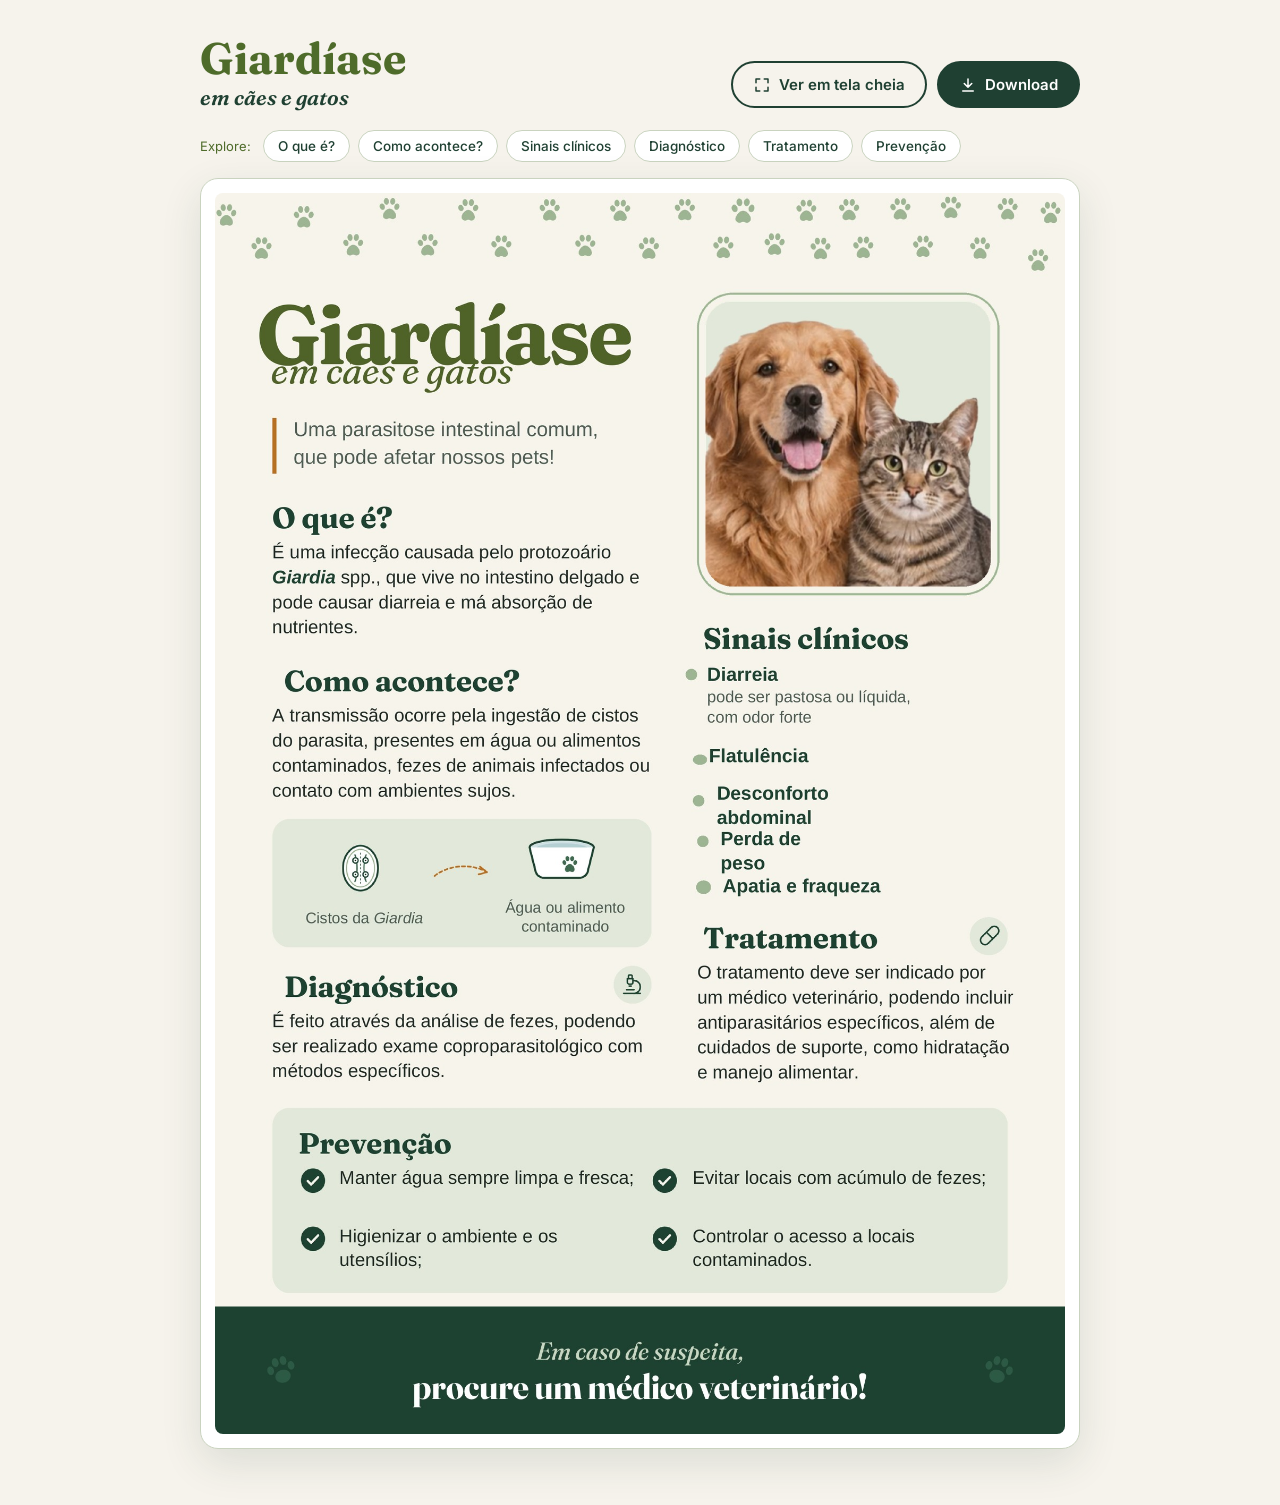
==== index.html @ afb6b7d4 "first commit" ====
<!DOCTYPE html>
<html lang="pt-BR">
<head>
  <meta charset="utf-8">
  <meta name="viewport" content="width=device-width, initial-scale=1">
  <title>Giardíase em cães e gatos</title>
  <meta name="description" content="Folheto informativo sobre giardíase em cães e gatos: o que é, transmissão, diagnóstico, sinais clínicos, tratamento e prevenção.">
  <link rel="icon" href="data:image/svg+xml,<svg xmlns='http://www.w3.org/2000/svg' viewBox='0 0 100 100'><text y='.9em' font-size='90'>🐾</text></svg>">
  <link rel="preconnect" href="https://fonts.googleapis.com">
  <link rel="preconnect" href="https://fonts.gstatic.com" crossorigin>
  <link href="https://fonts.googleapis.com/css2?family=Fraunces:ital,opsz,wght@0,9..144,700;1,9..144,600&family=Inter:wght@400;500;600&display=swap" rel="stylesheet">
  <link rel="stylesheet" href="style.css">
</head>
<body>

  <header>
    <h1 class="reveal" style="--d:0"><span class="t">Giardíase</span><small>em cães e gatos</small></h1>

    <div class="actions reveal" style="--d:1">
      <button id="btnFull" class="btn btn-outline" type="button">
        <svg viewBox="0 0 24 24" fill="none" stroke="currentColor" stroke-width="2" stroke-linecap="round" stroke-linejoin="round"><path d="M4 9V4h5M20 9V4h-5M4 15v5h5M20 15v5h-5"/></svg>
        Ver em tela cheia
      </button>
      <a class="btn btn-solid" href="giardiase-caes-e-gatos.pdf" download>
        <svg viewBox="0 0 24 24" fill="none" stroke="currentColor" stroke-width="2" stroke-linecap="round" stroke-linejoin="round"><path d="M12 4v11M7 10l5 5 5-5M5 20h14"/></svg>
        Download
      </a>
    </div>
  </header>

  <nav class="chips reveal" style="--d:2" aria-label="Seções do folheto">
    <span class="hint">Explore:</span>
    <button class="chip" data-target="sec-oque">O que é?</button>
    <button class="chip" data-target="sec-como">Como acontece?</button>
    <button class="chip" data-target="sec-sinais">Sinais clínicos</button>
    <button class="chip" data-target="sec-diag">Diagnóstico</button>
    <button class="chip" data-target="sec-trat">Tratamento</button>
    <button class="chip" data-target="sec-prev">Prevenção</button>
  </nav>

  <main>
    <div class="viewer reveal" style="--d:3" id="viewer">
      <div class="fs-bar">
        <button id="btnFit" type="button">Ajustar à tela</button>
        <button id="btnExit" type="button">Sair da tela cheia ✕</button>
      </div>

      <div class="sheet" id="sheet">
        <img src="folheto.jpg" width="1600" height="2336"
             alt="Folheto informativo sobre giardíase em cães e gatos: o que é, como acontece, diagnóstico, sinais clínicos, tratamento e prevenção.">

        <!-- Áreas de destaque (coordenadas em pixels da imagem 1600×2336) -->
        <div class="hot label-below" id="sec-titulo" data-label="Giardíase em cães e gatos" tabindex="0" style="--x:70;--y:190;--w:760;--h:345"></div>
        <div class="hot" id="sec-oque"   data-label="O que é?"        tabindex="0" style="--x:95;--y:572;--w:740;--h:275"></div>
        <div class="hot" id="sec-como"   data-label="Como acontece?"  tabindex="0" style="--x:95;--y:875;--w:740;--h:555"></div>
        <div class="hot" id="sec-diag"   data-label="Diagnóstico"     tabindex="0" style="--x:95;--y:1445;--w:740;--h:240"></div>
        <div class="hot label-below" id="sec-foto" data-label="Cães e gatos podem ser afetados" tabindex="0" style="--x:900;--y:180;--w:585;--h:585"></div>
        <div class="hot" id="sec-sinais" data-label="Sinais clínicos" tabindex="0" style="--x:875;--y:800;--w:630;--h:535"></div>
        <div class="hot" id="sec-trat"   data-label="Tratamento"      tabindex="0" style="--x:895;--y:1355;--w:615;--h:330"></div>
        <div class="hot" id="sec-prev"   data-label="Prevenção"       tabindex="0" style="--x:105;--y:1718;--w:1392;--h:358"></div>
        <div class="hot" id="sec-rodape" data-label="Importante!"     tabindex="0" style="--x:0;--y:2096;--w:1600;--h:240"></div>
      </div>
    </div>
  </main>

  <script>
    const reduceMotion = matchMedia('(prefers-reduced-motion: reduce)').matches;
    const viewer = document.getElementById('viewer');
    const hots = [...document.querySelectorAll('.hot')];
    const chips = [...document.querySelectorAll('.chip')];

    /* ---------- Destaque das seções ---------- */
    function setActive(id) {
      hots.forEach(h => h.classList.toggle('active', h.id === id));
      chips.forEach(c => c.classList.toggle('active', c.dataset.target === id));
    }

    chips.forEach(chip => {
      chip.addEventListener('mouseenter', () => setActive(chip.dataset.target));
      chip.addEventListener('mouseleave', () => setActive(null));
      chip.addEventListener('click', () => {
        const target = document.getElementById(chip.dataset.target);
        setActive(chip.dataset.target);
        target.scrollIntoView({ behavior: reduceMotion ? 'auto' : 'smooth', block: 'center' });
        target.classList.remove('pulse');
        void target.offsetWidth;            // reinicia a animação
        target.classList.add('pulse');
        setTimeout(() => setActive(null), 2200);
      });
    });

    hots.forEach(h => {
      h.addEventListener('mouseenter', () => chips.forEach(c => c.classList.toggle('active', c.dataset.target === h.id)));
      h.addEventListener('mouseleave', () => chips.forEach(c => c.classList.remove('active')));
      // toque no celular: liga/desliga o destaque
      h.addEventListener('click', () => setActive(h.classList.contains('active') ? null : h.id));
    });
    document.addEventListener('click', e => { if (!e.target.closest('.hot, .chip')) setActive(null); });

    /* ---------- Tela cheia ---------- */
    function enterFull() {
      viewer.classList.add('full');
      document.body.style.overflow = 'hidden';
      try {
        const p = viewer.requestFullscreen && viewer.requestFullscreen();
        if (p && p.catch) p.catch(() => {});
      } catch (e) {}
    }
    function exitFull() {
      viewer.classList.remove('full', 'fit');
      document.body.style.overflow = '';
      document.getElementById('btnFit').textContent = 'Ajustar à tela';
      try { if (document.fullscreenElement) document.exitFullscreen().catch(() => {}); } catch (e) {}
    }
    document.getElementById('btnFull').addEventListener('click', enterFull);
    document.getElementById('btnExit').addEventListener('click', exitFull);
    document.getElementById('btnFit').addEventListener('click', e => {
      const fit = viewer.classList.toggle('fit');
      e.currentTarget.textContent = fit ? 'Largura total' : 'Ajustar à tela';
    });
    document.addEventListener('fullscreenchange', () => { if (!document.fullscreenElement) exitFull(); });
    document.addEventListener('keydown', e => { if (e.key === 'Escape' && viewer.classList.contains('full')) exitFull(); });

    /* ---------- Ondinha nos botões ---------- */
    document.querySelectorAll('.btn').forEach(btn => {
      btn.addEventListener('click', e => {
        const r = btn.getBoundingClientRect();
        const size = Math.max(r.width, r.height);
        const s = document.createElement('span');
        s.className = 'ripple';
        s.style.width = s.style.height = size + 'px';
        s.style.left = (e.clientX - r.left - size / 2) + 'px';
        s.style.top = (e.clientY - r.top - size / 2) + 'px';
        btn.appendChild(s);
        setTimeout(() => s.remove(), 650);
      });
    });

    /* ---------- Rastro de patinhas seguindo o mouse ---------- */
    if (!reduceMotion && matchMedia('(pointer: fine)').matches) {
      const pawSVG = '<svg viewBox="0 0 24 24" fill="currentColor"><ellipse cx="12" cy="16" rx="5" ry="4.2"/><ellipse cx="5.2" cy="10.5" rx="2.2" ry="2.8"/><ellipse cx="9.4" cy="6.2" rx="2.2" ry="2.9"/><ellipse cx="14.6" cy="6.2" rx="2.2" ry="2.9"/><ellipse cx="18.8" cy="10.5" rx="2.2" ry="2.8"/></svg>';
      let lastX = null, lastY = null, side = 1;
      const STEP = 46;

      document.addEventListener('mousemove', e => {
        if (lastX === null) { lastX = e.clientX; lastY = e.clientY; return; }
        const dx = e.clientX - lastX, dy = e.clientY - lastY;
        const dist = Math.hypot(dx, dy);
        if (dist < STEP) return;

        const angle = Math.atan2(dy, dx);
        // alterna esquerda/direita como pegadas de verdade
        const off = 7 * side; side *= -1;
        const px = e.clientX + Math.cos(angle + Math.PI / 2) * off;
        const py = e.clientY + Math.sin(angle + Math.PI / 2) * off;

        const paw = document.createElement('span');
        paw.className = 'paw' + (viewer.classList.contains('full') ? ' on-dark' : '');
        paw.innerHTML = pawSVG;
        paw.style.left = px + 'px';
        paw.style.top = py + 'px';
        paw.style.transform = `rotate(${angle * 180 / Math.PI + 90}deg)`;
        (document.fullscreenElement || document.body).appendChild(paw);
        setTimeout(() => paw.remove(), 1150);

        lastX = e.clientX; lastY = e.clientY;
      });
    }
  </script>
</body>
</html>
---- style.css ----
/* ===== Giardíase em cães e gatos — estilos ===== */
:root {
  --bg: #f6f3ec;
  --ink: #1f4032;
  --green: #4e6b2a;
  --sage: #9db88f;
  --soft: #e3e8dc;
  --line: #c9d3bf;
  --accent: #c0732a;
  --dim: rgba(18, 34, 27, .38);
  --img-w: 1600;
  --img-h: 2336;
}

* { box-sizing: border-box; }
html { scroll-behavior: smooth; }
body {
  margin: 0;
  min-height: 100vh;
  background: var(--bg);
  color: var(--ink);
  font-family: Inter, system-ui, sans-serif;
  overflow-x: hidden;
}

/* ---------- Cabeçalho ---------- */
header {
  max-width: 920px;
  margin: 0 auto;
  padding: 36px 20px 8px;
  display: flex;
  flex-wrap: wrap;
  gap: 18px;
  align-items: flex-end;
  justify-content: space-between;
}

h1 {
  font-family: Fraunces, Georgia, serif;
  font-weight: 700;
  font-size: clamp(30px, 5.5vw, 44px);
  line-height: 1.02;
  margin: 0;
  color: var(--green);
  cursor: default;
}
h1 .t {
  background: linear-gradient(currentColor, currentColor) 0 100% / 0 3px no-repeat;
  transition: background-size .45s ease;
  padding-bottom: 2px;
}
h1:hover .t { background-size: 100% 3px; }
h1 small {
  display: block;
  margin-top: 6px;
  font-size: .48em;
  font-style: italic;
  font-weight: 600;
  color: var(--ink);
}

/* ---------- Botões ---------- */
.actions { display: flex; flex-wrap: wrap; gap: 10px; }

.btn {
  position: relative;
  overflow: hidden;
  display: inline-flex;
  align-items: center;
  gap: 8px;
  padding: 12px 20px;
  border: 2px solid var(--ink);
  border-radius: 999px;
  font: 600 15px Inter, sans-serif;
  text-decoration: none;
  cursor: pointer;
  transition: transform .15s ease, box-shadow .2s ease, background .2s ease;
}
.btn svg { width: 18px; height: 18px; transition: transform .25s ease; }
.btn:hover { transform: translateY(-2px); box-shadow: 0 8px 18px rgba(31, 64, 50, .22); }
.btn:active { transform: translateY(0) scale(.97); }

/* brilho que atravessa o botão */
.btn::before {
  content: "";
  position: absolute;
  top: 0; left: -75%;
  width: 50%; height: 100%;
  background: linear-gradient(100deg, transparent, rgba(255, 255, 255, .55), transparent);
  transform: skewX(-20deg);
  pointer-events: none;
}
.btn:hover::before { animation: shine .75s ease; }
@keyframes shine { to { left: 130%; } }

.btn-outline { background: transparent; color: var(--ink); }
.btn-outline:hover { background: var(--soft); }
.btn-outline:hover svg { transform: scale(1.18); }

.btn-solid { background: var(--ink); color: #fff; }
.btn-solid:hover { background: #2c5644; }
.btn-solid:hover svg { animation: bounce .6s ease infinite alternate; }
@keyframes bounce { to { transform: translateY(3px); } }

/* ondinha ao clicar */
.ripple {
  position: absolute;
  border-radius: 50%;
  transform: scale(0);
  background: rgba(255, 255, 255, .5);
  animation: ripple .6s ease-out forwards;
  pointer-events: none;
}
.btn-outline .ripple { background: rgba(31, 64, 50, .2); }
@keyframes ripple { to { transform: scale(3); opacity: 0; } }

/* ---------- Atalhos das seções ---------- */
.chips {
  max-width: 920px;
  margin: 14px auto 0;
  padding: 0 20px;
  display: flex;
  flex-wrap: wrap;
  gap: 8px;
  align-items: center;
}
.chips .hint { font-size: 13px; color: var(--green); margin-right: 4px; }
.chip {
  border: 1.5px solid var(--line);
  background: #fff;
  color: var(--ink);
  border-radius: 999px;
  padding: 7px 14px;
  font: 500 13.5px Inter, sans-serif;
  cursor: pointer;
  transition: background .2s, color .2s, border-color .2s, transform .15s;
}
.chip:hover, .chip.active {
  background: var(--ink);
  border-color: var(--ink);
  color: #fff;
  transform: translateY(-2px);
}

/* ---------- Folheto ---------- */
main { max-width: 920px; margin: 0 auto; padding: 16px 20px 56px; }

.viewer {
  background: #fff;
  border: 1px solid var(--line);
  border-radius: 18px;
  padding: 14px;
  box-shadow: 0 14px 40px rgba(31, 64, 50, .12);
}

.sheet {
  position: relative;
  overflow: hidden;
  border-radius: 8px;
  aspect-ratio: 1600 / 2336;
  width: 100%;
}
.sheet img { display: block; width: 100%; height: 100%; }

/* áreas de destaque sobre o folheto */
.hot {
  position: absolute;
  left:   calc(var(--x) * 100% / var(--img-w));
  top:    calc(var(--y) * 100% / var(--img-h));
  width:  calc(var(--w) * 100% / var(--img-w));
  height: calc(var(--h) * 100% / var(--img-h));
  border-radius: 16px;
  cursor: pointer;
  outline: none;
  box-shadow: 0 0 0 9999px rgba(18, 34, 27, 0);
  transition: box-shadow .4s ease;
  z-index: 1;
}
/* destaque: só escurece suavemente o resto do folheto */
.hot:hover, .hot.active, .hot:focus-visible {
  z-index: 3;
  box-shadow: 0 0 0 9999px var(--dim);
}

/* ---------- Tela cheia ---------- */
.fs-bar { display: none; }
.viewer.full {
  position: fixed;
  inset: 0;
  z-index: 50;
  border: none;
  border-radius: 0;
  padding: 0;
  background: #14231c;
  overflow: auto;
  display: flex;
  justify-content: center;
  align-items: flex-start;
}
.viewer.full .sheet { width: min(100%, 1100px); border-radius: 0; }
.viewer.full.fit { align-items: center; overflow: hidden; }
.viewer.full.fit .sheet { width: auto; height: 100vh; }
.viewer.full .fs-bar {
  display: flex;
  gap: 8px;
  position: fixed;
  top: 14px;
  right: 14px;
  z-index: 60;
}
.fs-bar button {
  border: none;
  border-radius: 999px;
  padding: 9px 14px;
  background: rgba(255, 255, 255, .95);
  color: var(--ink);
  font: 600 14px Inter, sans-serif;
  cursor: pointer;
  box-shadow: 0 4px 12px rgba(0, 0, 0, .3);
}
.fs-bar button:hover { background: #fff; }

/* ---------- Rastro de patinhas ---------- */
.paw {
  position: fixed;
  width: 18px;
  height: 18px;
  margin: -9px 0 0 -9px;
  pointer-events: none;
  z-index: 100;
  color: var(--sage);
  animation: paw-fade 1.1s ease-out forwards;
}
.viewer.full ~ .paw, .paw.on-dark { color: #cfe0c4; }
@keyframes paw-fade {
  0%   { opacity: 0; scale: .4; }
  15%  { opacity: .9; scale: 1; }
  100% { opacity: 0; scale: .9; }
}

/* ---------- Animações de entrada ---------- */
.reveal {
  opacity: 0;
  transform: translateY(18px);
  animation: reveal .7s cubic-bezier(.2, .7, .2, 1) forwards;
  animation-delay: calc(var(--d, 0) * 110ms);
}
@keyframes reveal { to { opacity: 1; transform: none; } }


@media (max-width: 560px) {
  header { padding-top: 24px; }
  .btn { flex: 1; justify-content: center; }
  .actions { width: 100%; }
  .viewer { padding: 8px; border-radius: 14px; }
}

@media (prefers-reduced-motion: reduce) {
  *, *::before, *::after { animation: none !important; transition: none !important; }
  .reveal { opacity: 1; transform: none; }
}
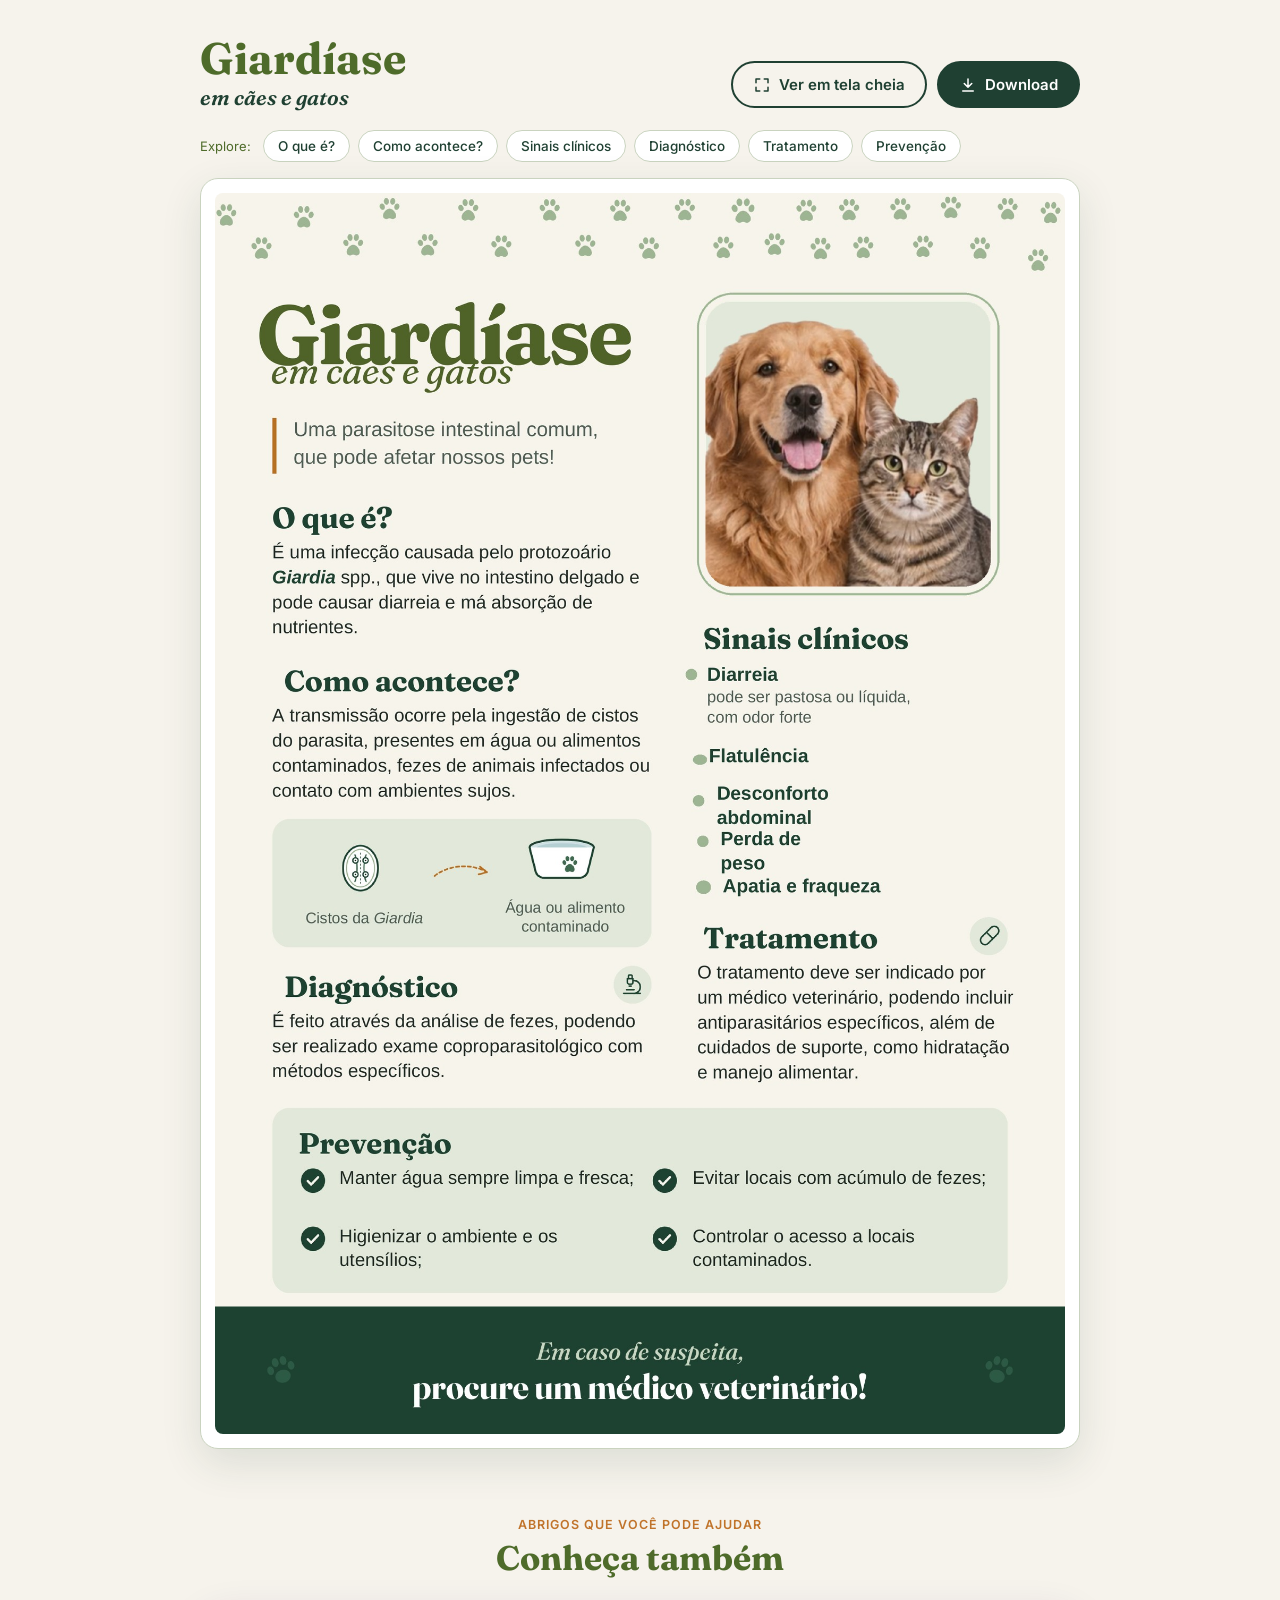
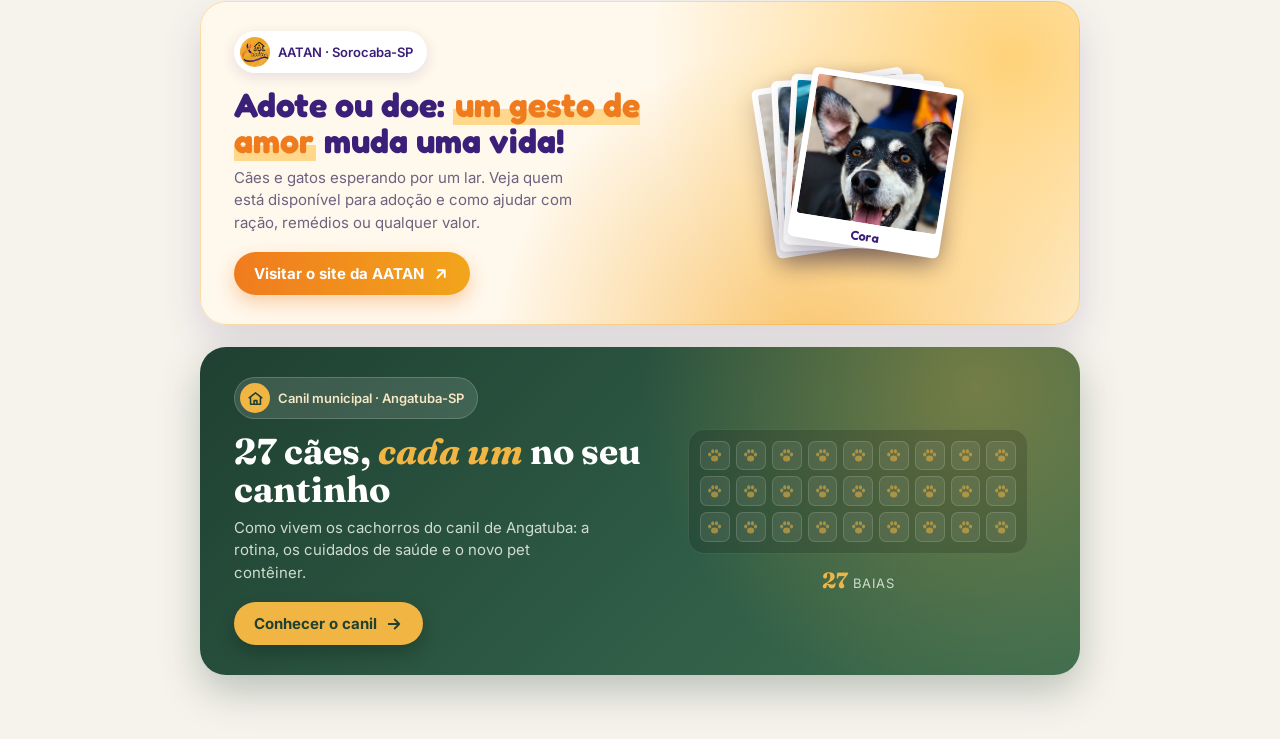
==== commit 5c985e70: "Banners da AATAN Sorocaba e do canil de Angatuba + página nova do canil de Angatuba" ====
--- a/index.html
+++ b/index.html
@@ -2,13 +2,16 @@
 <html lang="pt-BR">
 <head>
   <meta charset="utf-8">
-  <meta name="viewport" content="width=device-width, initial-scale=1">
+  <meta name="viewport" content="width=device-width, initial-scale=1, viewport-fit=cover">
+  <meta name="color-scheme" content="only light">
+  <meta name="theme-color" content="#f6f3ec">
   <title>Giardíase em cães e gatos</title>
   <meta name="description" content="Folheto informativo sobre giardíase em cães e gatos: o que é, transmissão, diagnóstico, sinais clínicos, tratamento e prevenção.">
   <link rel="icon" href="data:image/svg+xml,<svg xmlns='http://www.w3.org/2000/svg' viewBox='0 0 100 100'><text y='.9em' font-size='90'>🐾</text></svg>">
   <link rel="preconnect" href="https://fonts.googleapis.com">
   <link rel="preconnect" href="https://fonts.gstatic.com" crossorigin>
   <link href="https://fonts.googleapis.com/css2?family=Fraunces:ital,opsz,wght@0,9..144,700;1,9..144,600&family=Inter:wght@400;500;600&display=swap" rel="stylesheet">
+  <link href="https://fonts.googleapis.com/css2?family=Fredoka:wght@600;700&display=swap" rel="stylesheet">
   <link rel="stylesheet" href="style.css">
 </head>
 <body>
@@ -63,6 +66,53 @@
     </div>
   </main>
 
+  <!-- ===== Banners: abrigos parceiros (não mexem no folheto) ===== -->
+  <section class="parceiros" aria-labelledby="parc-tit">
+    <div class="parc-head" data-reveal>
+      <span class="parc-kicker">Abrigos que você pode ajudar</span>
+      <h2 id="parc-tit">Conheça também</h2>
+    </div>
+
+    <div class="banners">
+      <a class="banner b-aatan" data-reveal href="https://aatansorocaba.vercel.app/" target="_blank" rel="noopener">
+        <span class="b-glow" aria-hidden="true"></span>
+        <div class="b-text">
+          <span class="b-tag"><img src="img/aatan/logo.jpg" alt="" width="34" height="34"> AATAN · Sorocaba-SP</span>
+          <h3>Adote ou doe: <em>um gesto de amor</em> muda uma vida!</h3>
+          <p>Cães e gatos esperando por um lar. Veja quem está disponível para adoção e como ajudar com ração, remédios ou qualquer valor.</p>
+          <span class="b-cta">Visitar o site da AATAN
+            <svg viewBox="0 0 24 24" fill="none" stroke="currentColor" stroke-width="2.4" stroke-linecap="round" stroke-linejoin="round"><path d="M7 17 17 7M8 7h9v9"/></svg>
+          </span>
+        </div>
+        <div class="b-art polaroids" aria-hidden="true">
+          <figure style="--i:0"><img src="img/aatan/scott.jpg" alt="" loading="lazy"><figcaption>Scott</figcaption></figure>
+          <figure style="--i:1"><img src="img/aatan/sofia.jpg" alt="" loading="lazy"><figcaption>Sofia</figcaption></figure>
+          <figure style="--i:2"><img src="img/aatan/chokito.jpg" alt="" loading="lazy"><figcaption>Chokito</figcaption></figure>
+          <figure style="--i:3"><img src="img/aatan/cora.jpg" alt="" loading="lazy"><figcaption>Cora</figcaption></figure>
+          <img class="pol-logo" src="img/aatan/logo.jpg" alt="" width="70" height="70">
+        </div>
+      </a>
+
+      <a class="banner b-ang" data-reveal href="angatuba.html">
+        <span class="b-glow" aria-hidden="true"></span>
+        <div class="b-text">
+          <span class="b-tag"><span class="b-ico">
+            <svg viewBox="0 0 24 24" fill="none" stroke="currentColor" stroke-width="2.2" stroke-linecap="round" stroke-linejoin="round"><path d="M3 11 12 4l9 7M5 10v10h14V10M10 20v-5h4v5"/></svg>
+          </span> Canil municipal · Angatuba-SP</span>
+          <h3>27 cães, <em>cada um</em> no seu cantinho</h3>
+          <p>Como vivem os cachorros do canil de Angatuba: a rotina, os cuidados de saúde e o novo pet contêiner.</p>
+          <span class="b-cta">Conhecer o canil
+            <svg viewBox="0 0 24 24" fill="none" stroke="currentColor" stroke-width="2.4" stroke-linecap="round" stroke-linejoin="round"><path d="M5 12h14M13 6l6 6-6 6"/></svg>
+          </span>
+        </div>
+        <div class="b-art kennels" aria-hidden="true">
+          <div class="k-grid" id="kGrid"></div>
+          <span class="k-count"><b>27</b> baias</span>
+        </div>
+      </a>
+    </div>
+  </section>
+
   <script>
     const reduceMotion = matchMedia('(prefers-reduced-motion: reduce)').matches;
     const viewer = document.getElementById('viewer');
@@ -76,8 +126,8 @@
     }
 
     chips.forEach(chip => {
-      chip.addEventListener('mouseenter', () => setActive(chip.dataset.target));
-      chip.addEventListener('mouseleave', () => setActive(null));
+      chip.addEventListener('pointerenter', e => { if (e.pointerType === 'mouse') setActive(chip.dataset.target); });
+      chip.addEventListener('pointerleave', e => { if (e.pointerType === 'mouse') setActive(null); });
       chip.addEventListener('click', () => {
         const target = document.getElementById(chip.dataset.target);
         setActive(chip.dataset.target);
@@ -90,16 +140,29 @@
     });
 
     hots.forEach(h => {
-      h.addEventListener('mouseenter', () => chips.forEach(c => c.classList.toggle('active', c.dataset.target === h.id)));
-      h.addEventListener('mouseleave', () => chips.forEach(c => c.classList.remove('active')));
+      h.addEventListener('pointerenter', e => { if (e.pointerType === 'mouse') chips.forEach(c => c.classList.toggle('active', c.dataset.target === h.id)); });
+      h.addEventListener('pointerleave', e => { if (e.pointerType === 'mouse') chips.forEach(c => c.classList.remove('active')); });
       // toque no celular: liga/desliga o destaque
       h.addEventListener('click', () => setActive(h.classList.contains('active') ? null : h.id));
     });
     document.addEventListener('click', e => { if (!e.target.closest('.hot, .chip')) setActive(null); });
+
+    /* ---------- Efeitos de "hover" também no toque (celular) ---------- */
+    document.querySelectorAll('.btn, .chip, h1').forEach(el => {
+      let t;
+      el.addEventListener('pointerdown', e => {
+        if (e.pointerType === 'mouse') return;
+        el.classList.remove('hov'); void el.offsetWidth;
+        el.classList.add('hov');
+        clearTimeout(t);
+        t = setTimeout(() => el.classList.remove('hov'), el.tagName === 'H1' ? 1400 : 800);
+      });
+    });
 
     /* ---------- Tela cheia ---------- */
     function enterFull() {
       viewer.classList.add('full');
+      viewer.scrollTop = 0;
       document.body.style.overflow = 'hidden';
       try {
         const p = viewer.requestFullscreen && viewer.requestFullscreen();
@@ -136,36 +199,103 @@
       });
     });
 
-    /* ---------- Rastro de patinhas seguindo o mouse ---------- */
-    if (!reduceMotion && matchMedia('(pointer: fine)').matches) {
-      const pawSVG = '<svg viewBox="0 0 24 24" fill="currentColor"><ellipse cx="12" cy="16" rx="5" ry="4.2"/><ellipse cx="5.2" cy="10.5" rx="2.2" ry="2.8"/><ellipse cx="9.4" cy="6.2" rx="2.2" ry="2.9"/><ellipse cx="14.6" cy="6.2" rx="2.2" ry="2.9"/><ellipse cx="18.8" cy="10.5" rx="2.2" ry="2.8"/></svg>';
-      let lastX = null, lastY = null, side = 1;
-      const STEP = 46;
-
-      document.addEventListener('mousemove', e => {
-        if (lastX === null) { lastX = e.clientX; lastY = e.clientY; return; }
-        const dx = e.clientX - lastX, dy = e.clientY - lastY;
-        const dist = Math.hypot(dx, dy);
-        if (dist < STEP) return;
-
-        const angle = Math.atan2(dy, dx);
-        // alterna esquerda/direita como pegadas de verdade
-        const off = 7 * side; side *= -1;
-        const px = e.clientX + Math.cos(angle + Math.PI / 2) * off;
-        const py = e.clientY + Math.sin(angle + Math.PI / 2) * off;
-
-        const paw = document.createElement('span');
-        paw.className = 'paw' + (viewer.classList.contains('full') ? ' on-dark' : '');
-        paw.innerHTML = pawSVG;
-        paw.style.left = px + 'px';
-        paw.style.top = py + 'px';
-        paw.style.transform = `rotate(${angle * 180 / Math.PI + 90}deg)`;
-        (document.fullscreenElement || document.body).appendChild(paw);
-        setTimeout(() => paw.remove(), 1150);
-
-        lastX = e.clientX; lastY = e.clientY;
-      });
-    }
+    /* ---------- Rastro de patinhas (mouse no PC, dedo no celular) ---------- */
+    const pawSVG = '<svg viewBox="0 0 24 24" fill="currentColor"><ellipse cx="12" cy="16" rx="5" ry="4.2"/><ellipse cx="5.2" cy="10.5" rx="2.2" ry="2.8"/><ellipse cx="9.4" cy="6.2" rx="2.2" ry="2.9"/><ellipse cx="14.6" cy="6.2" rx="2.2" ry="2.9"/><ellipse cx="18.8" cy="10.5" rx="2.2" ry="2.8"/></svg>';
+    let lastX = null, lastY = null, side = 1;
+
+    function dropPaw(x, y, angle, touch) {
+      const off = (touch ? 9 : 7) * side; side *= -1;   // alterna esquerda/direita como pegadas de verdade
+      const paw = document.createElement('span');
+      paw.className = 'paw' + (touch ? ' touch' : '') + (viewer.classList.contains('full') ? ' on-dark' : '');
+      paw.innerHTML = pawSVG;
+      paw.style.left = (x + Math.cos(angle + Math.PI / 2) * off) + 'px';
+      paw.style.top  = (y + Math.sin(angle + Math.PI / 2) * off) + 'px';
+      paw.style.transform = `rotate(${angle * 180 / Math.PI + 90}deg)`;
+      (document.fullscreenElement || document.body).appendChild(paw);
+      setTimeout(() => paw.remove(), 1150);
+    }
+
+    function trail(x, y, step, touch) {
+      if (lastX === null) { lastX = x; lastY = y; return; }
+      const dx = x - lastX, dy = y - lastY;
+      if (Math.hypot(dx, dy) < step) return;
+      dropPaw(x, y, Math.atan2(dy, dx), touch);
+      lastX = x; lastY = y;
+    }
+
+    // PC: segue o mouse
+    document.addEventListener('mousemove', e => {
+      if (e.sourceCapabilities && e.sourceCapabilities.firesTouchEvents) return; // ignora mouse "simulado" pelo toque
+      trail(e.clientX, e.clientY, 46, false);
+    });
+
+    // Celular: segue o dedo (inclusive enquanto rola a página)
+    document.addEventListener('touchstart', e => {
+      const t = e.touches[0];
+      lastX = t.clientX; lastY = t.clientY;
+      dropPaw(t.clientX, t.clientY, -Math.PI / 2, true);   // pegadinha no ponto do toque
+    }, { passive: true });
+    document.addEventListener('touchmove', e => {
+      const t = e.touches[0];
+      trail(t.clientX, t.clientY, 34, true);
+    }, { passive: true });
+    document.addEventListener('touchend', () => { lastX = lastY = null; }, { passive: true });
+
+    /* ---------- Banners dos abrigos ---------- */
+    // 27 baias em miniatura no banner de Angatuba
+    const kGrid = document.getElementById('kGrid');
+    for (let i = 0; i < 27; i++) {
+      const c = document.createElement('span');
+      c.className = 'k-cell';
+      c.style.setProperty('--i', i);
+      c.innerHTML = pawSVG;
+      kGrid.appendChild(c);
+    }
+
+    // aparecem ao rolar até eles
+    const io = new IntersectionObserver(entries => entries.forEach(en => {
+      if (!en.isIntersecting) return;
+      const el = en.target;
+      el.classList.add('in');
+      io.unobserve(el);
+      // celular (sem mouse): o banner "brinca" sozinho quando aparece na tela
+      if (el.classList.contains('banner') && !matchMedia('(hover: hover)').matches) {
+        setTimeout(() => el.classList.add('hov'), 500);
+        setTimeout(() => el.classList.remove('hov'), 2600);
+      }
+    }), { threshold: .35 });
+    document.querySelectorAll('[data-reveal]').forEach(el => io.observe(el));
+
+    // inclinação 3D + brilho que segue o mouse
+    document.querySelectorAll('.banner').forEach(b => {
+      b.addEventListener('pointermove', e => {
+        if (e.pointerType !== 'mouse') return;
+        const r = b.getBoundingClientRect();
+        const px = (e.clientX - r.left) / r.width, py = (e.clientY - r.top) / r.height;
+        b.style.setProperty('--mx', (px * 100) + '%');
+        b.style.setProperty('--my', (py * 100) + '%');
+        if (!reduceMotion) {
+          b.style.setProperty('--ry', ((px - .5) * 7) + 'deg');
+          b.style.setProperty('--rx', ((.5 - py) * 7) + 'deg');
+        }
+      });
+      b.addEventListener('pointerleave', () => {
+        b.style.setProperty('--rx', '0deg');
+        b.style.setProperty('--ry', '0deg');
+      });
+      // no celular: o toque mostra a animação antes de abrir
+      let t;
+      b.addEventListener('pointerdown', e => {
+        if (e.pointerType === 'mouse') return;
+        const r = b.getBoundingClientRect();
+        b.style.setProperty('--mx', ((e.clientX - r.left) / r.width * 100) + '%');
+        b.style.setProperty('--my', ((e.clientY - r.top) / r.height * 100) + '%');
+        b.classList.add('hov');
+        clearTimeout(t);
+        t = setTimeout(() => b.classList.remove('hov'), 1600);
+      });
+    });
+
   </script>
 </body>
 </html>
--- a/style.css
+++ b/style.css
@@ -1,5 +1,6 @@
 /* ===== Giardíase em cães e gatos — estilos ===== */
 :root {
+  color-scheme: only light;   /* impede o "modo escuro forçado" do celular de mudar as cores */
   --bg: #f6f3ec;
   --ink: #1f4032;
   --green: #4e6b2a;
@@ -12,7 +13,8 @@
   --img-h: 2336;
 }
 
-* { box-sizing: border-box; }
+* { box-sizing: border-box; -webkit-tap-highlight-color: transparent; }
+button { -webkit-appearance: none; appearance: none; }
 html { scroll-behavior: smooth; }
 body {
   margin: 0;
@@ -21,6 +23,7 @@
   color: var(--ink);
   font-family: Inter, system-ui, sans-serif;
   overflow-x: hidden;
+  -webkit-text-size-adjust: 100%;
 }
 
 /* ---------- Cabeçalho ---------- */
@@ -49,7 +52,8 @@
   transition: background-size .45s ease;
   padding-bottom: 2px;
 }
-h1:hover .t { background-size: 100% 3px; }
+h1.hov .t { background-size: 100% 3px; }
+@media (hover: hover) { h1:hover .t { background-size: 100% 3px; } }
 h1 small {
   display: block;
   margin-top: 6px;
@@ -77,7 +81,8 @@
   transition: transform .15s ease, box-shadow .2s ease, background .2s ease;
 }
 .btn svg { width: 18px; height: 18px; transition: transform .25s ease; }
-.btn:hover { transform: translateY(-2px); box-shadow: 0 8px 18px rgba(31, 64, 50, .22); }
+.btn.hov { transform: translateY(-2px); box-shadow: 0 8px 18px rgba(31, 64, 50, .22); }
+@media (hover: hover) { .btn:hover { transform: translateY(-2px); box-shadow: 0 8px 18px rgba(31, 64, 50, .22); } }
 .btn:active { transform: translateY(0) scale(.97); }
 
 /* brilho que atravessa o botão */
@@ -90,16 +95,25 @@
   transform: skewX(-20deg);
   pointer-events: none;
 }
-.btn:hover::before { animation: shine .75s ease; }
+.btn.hov::before { animation: shine .75s ease; }
+@media (hover: hover) { .btn:hover::before { animation: shine .75s ease; } }
 @keyframes shine { to { left: 130%; } }
 
 .btn-outline { background: transparent; color: var(--ink); }
-.btn-outline:hover { background: var(--soft); }
-.btn-outline:hover svg { transform: scale(1.18); }
+.btn-outline.hov { background: var(--soft); }
+.btn-outline.hov svg { transform: scale(1.18); }
+@media (hover: hover) {
+  .btn-outline:hover { background: var(--soft); }
+  .btn-outline:hover svg { transform: scale(1.18); }
+}
 
 .btn-solid { background: var(--ink); color: #fff; }
-.btn-solid:hover { background: #2c5644; }
-.btn-solid:hover svg { animation: bounce .6s ease infinite alternate; }
+.btn-solid.hov { background: #2c5644; }
+.btn-solid.hov svg { animation: bounce .6s ease infinite alternate; }
+@media (hover: hover) {
+  .btn-solid:hover { background: #2c5644; }
+  .btn-solid:hover svg { animation: bounce .6s ease infinite alternate; }
+}
 @keyframes bounce { to { transform: translateY(3px); } }
 
 /* ondinha ao clicar */
@@ -135,11 +149,14 @@
   cursor: pointer;
   transition: background .2s, color .2s, border-color .2s, transform .15s;
 }
-.chip:hover, .chip.active {
+.chip.active, .chip.hov {
   background: var(--ink);
   border-color: var(--ink);
   color: #fff;
   transform: translateY(-2px);
+}
+@media (hover: hover) {
+  .chip:hover { background: var(--ink); border-color: var(--ink); color: #fff; transform: translateY(-2px); }
 }
 
 /* ---------- Folheto ---------- */
@@ -177,9 +194,12 @@
   z-index: 1;
 }
 /* destaque: só escurece suavemente o resto do folheto */
-.hot:hover, .hot.active, .hot:focus-visible {
+.hot.active, .hot:focus-visible {
   z-index: 3;
   box-shadow: 0 0 0 9999px var(--dim);
+}
+@media (hover: hover) {
+  .hot:hover { z-index: 3; box-shadow: 0 0 0 9999px var(--dim); }
 }
 
 /* ---------- Tela cheia ---------- */
@@ -193,19 +213,25 @@
   padding: 0;
   background: #14231c;
   overflow: auto;
+  -webkit-overflow-scrolling: touch;
+  overscroll-behavior: contain;
   display: flex;
   justify-content: center;
   align-items: flex-start;
 }
 .viewer.full .sheet { width: min(100%, 1100px); border-radius: 0; }
 .viewer.full.fit { align-items: center; overflow: hidden; }
-.viewer.full.fit .sheet { width: auto; height: 100vh; }
+.viewer.full.fit .sheet {
+  height: auto;
+  width: min(100%, calc(100vh * 1600 / 2336));
+  width: min(100%, calc(100dvh * 1600 / 2336));
+}
 .viewer.full .fs-bar {
   display: flex;
   gap: 8px;
   position: fixed;
-  top: 14px;
-  right: 14px;
+  top: calc(14px + env(safe-area-inset-top));
+  right: calc(14px + env(safe-area-inset-right));
   z-index: 60;
 }
 .fs-bar button {
@@ -248,14 +274,280 @@
 @keyframes reveal { to { opacity: 1; transform: none; } }
 
 
+/* patinhas um pouco maiores no toque, para o dedo não esconder */
+.paw.touch { width: 22px; height: 22px; margin: -11px 0 0 -11px; }
+
 @media (max-width: 560px) {
   header { padding-top: 24px; }
   .btn { flex: 1; justify-content: center; }
   .actions { width: 100%; }
   .viewer { padding: 8px; border-radius: 14px; }
-}
-
+  .viewer.full .fs-bar { left: 10px; right: 10px; justify-content: flex-end; flex-wrap: wrap; }
+  .fs-bar button { padding: 8px 12px; font-size: 13px; }
+}
+
+/* Movimento reduzido: tira os deslocamentos grandes, mas mantém cores, fades e patinhas */
 @media (prefers-reduced-motion: reduce) {
-  *, *::before, *::after { animation: none !important; transition: none !important; }
-  .reveal { opacity: 1; transform: none; }
-}
+  html { scroll-behavior: auto; }
+  .reveal { transform: none; animation-name: fade-in; }
+  @keyframes fade-in { to { opacity: 1; } }
+}
+
+
+/* =====================================================================
+   Banners dos abrigos (seção "Conheça também", abaixo do folheto)
+   ===================================================================== */
+.parceiros {
+  max-width: 920px;
+  margin: 0 auto;
+  padding: 8px 20px 64px;
+}
+.parc-head { text-align: center; margin-bottom: 22px; }
+.parc-kicker {
+  display: inline-block;
+  font-size: 12.5px;
+  font-weight: 600;
+  letter-spacing: .08em;
+  text-transform: uppercase;
+  color: var(--accent);
+}
+.parc-head h2 {
+  margin: 4px 0 0;
+  font-family: Fraunces, Georgia, serif;
+  font-size: clamp(26px, 4.4vw, 34px);
+  color: var(--green);
+}
+
+.banners { display: grid; gap: 22px; perspective: 1200px; }
+
+.banner {
+  --rx: 0deg; --ry: 0deg; --mx: 50%; --my: 50%;
+  position: relative;
+  display: grid;
+  grid-template-columns: 1.08fr 1fr;
+  align-items: center;
+  gap: 18px;
+  min-height: 270px;
+  padding: 30px 30px 30px 34px;
+  border-radius: 26px;
+  overflow: hidden;
+  text-decoration: none;
+  isolation: isolate;
+  transform: rotateX(var(--rx)) rotateY(var(--ry));
+  transform-style: preserve-3d;
+  transition: transform .35s cubic-bezier(.2, .7, .2, 1), box-shadow .35s ease;
+  outline: none;
+}
+.banner:focus-visible { box-shadow: 0 0 0 4px var(--bg), 0 0 0 7px var(--accent); }
+@media (hover: hover) { .banner:hover { transition: transform .12s linear, box-shadow .35s ease; } }
+
+/* brilho que segue o mouse / o dedo */
+.b-glow {
+  position: absolute; inset: 0; z-index: -1;
+  opacity: 0;
+  transition: opacity .35s ease;
+  pointer-events: none;
+}
+.banner.hov .b-glow { opacity: 1; }
+@media (hover: hover) { .banner:hover .b-glow { opacity: 1; } }
+
+.b-text { position: relative; z-index: 2; }
+.b-tag {
+  display: inline-flex; align-items: center; gap: 8px;
+  padding: 6px 14px 6px 6px;
+  border-radius: 999px;
+  font-size: 13px; font-weight: 600;
+}
+.b-tag img { width: 30px; height: 30px; border-radius: 50%; object-fit: cover; }
+.b-ico {
+  display: grid; place-items: center;
+  width: 30px; height: 30px; border-radius: 50%;
+}
+.b-ico svg { width: 17px; height: 17px; }
+.banner h3 { margin: 14px 0 8px; line-height: 1.05; }
+.banner h3 em { font-style: normal; }
+.banner p { margin: 0 0 18px; font-size: 15px; line-height: 1.5; max-width: 40ch; }
+
+.b-cta {
+  position: relative; overflow: hidden;
+  display: inline-flex; align-items: center; gap: 8px;
+  padding: 12px 20px;
+  border-radius: 999px;
+  font: 700 15px Inter, sans-serif;
+  transition: transform .2s ease, box-shadow .2s ease;
+}
+.b-cta svg { width: 18px; height: 18px; transition: transform .25s ease; }
+.b-cta::before {
+  content: ""; position: absolute; top: 0; left: -75%;
+  width: 50%; height: 100%;
+  background: linear-gradient(100deg, transparent, rgba(255, 255, 255, .55), transparent);
+  transform: skewX(-20deg);
+}
+.banner.hov .b-cta { transform: translateY(-2px); }
+.banner.hov .b-cta::before { animation: shine .8s ease; }
+.banner.hov .b-cta svg { transform: translate(3px, -1px); }
+@media (hover: hover) {
+  .banner:hover .b-cta { transform: translateY(-2px); }
+  .banner:hover .b-cta::before { animation: shine .8s ease; }
+  .banner:hover .b-cta svg { transform: translate(3px, -1px); }
+}
+
+.b-art { position: relative; height: 230px; z-index: 1; }
+
+/* ---------- Banner AATAN (cores do site deles) ---------- */
+.b-aatan {
+  background:
+    radial-gradient(circle at 92% 18%, #ffd27a 0, transparent 42%),
+    radial-gradient(circle at 70% 110%, #f9c46b 0, transparent 45%),
+    #fff8ec;
+  color: #2a1d3d;
+  box-shadow: 0 16px 40px rgba(59, 31, 120, .14), inset 0 0 0 1px rgba(242, 165, 28, .35);
+}
+.b-aatan .b-glow { background: radial-gradient(420px circle at var(--mx) var(--my), rgba(242, 165, 28, .28), transparent 60%); }
+.b-aatan .b-tag { background: #fff; color: #3b1f78; box-shadow: 0 4px 14px rgba(59, 31, 120, .12); }
+.b-aatan h3 {
+  font-family: Fredoka, Inter, sans-serif;
+  font-weight: 700;
+  font-size: clamp(26px, 3.6vw, 34px);
+  color: #3b1f78;
+}
+.b-aatan h3 em {
+  color: #f07b1e;
+  background: linear-gradient(transparent 62%, rgba(255, 210, 122, .85) 62%);
+  padding: 0 2px;
+}
+.b-aatan p { color: #6d6280; }
+.b-aatan .b-cta { background: linear-gradient(90deg, #f07b1e, #f2a51c); color: #fff; box-shadow: 0 8px 18px rgba(240, 123, 30, .32); }
+
+/* fotos tipo polaroid que se abrem em leque */
+.polaroids figure {
+  position: absolute;
+  left: 50%; top: 50%;
+  width: 40%;
+  margin: 0;
+  padding: 6px 6px 24px;
+  background: #fff;
+  border-radius: 6px;
+  box-shadow: 0 10px 24px rgba(42, 29, 61, .22);
+  --tx: calc((var(--i) - 1.5) * 12px);
+  --rot: calc((var(--i) - 1.5) * 6deg);
+  transform: translate(-50%, -50%) translateX(var(--tx)) rotate(var(--rot));
+  transition: transform .55s cubic-bezier(.3, 1.4, .5, 1);
+  transition-delay: calc(var(--i) * 40ms);
+}
+.polaroids img { display: block; width: 100%; aspect-ratio: 1; object-fit: cover; border-radius: 3px; }
+.polaroids figcaption {
+  position: absolute; left: 0; right: 0; bottom: 3px;
+  text-align: center;
+  font: 600 13px Fredoka, sans-serif;
+  color: #3b1f78;
+}
+.polaroids .pol-logo {
+  position: absolute; left: 50%; top: 50%;
+  width: 64px; height: 64px;
+  aspect-ratio: auto;
+  margin: -32px 0 0 -32px;
+  object-fit: cover;
+  border-radius: 50%;
+  border: 4px solid #fff;
+  box-shadow: 0 6px 16px rgba(42, 29, 61, .25);
+  transform: scale(0) rotate(-120deg);
+  transition: transform .5s cubic-bezier(.3, 1.5, .5, 1) .15s;
+  z-index: 5;
+}
+/* leque aberto */
+.b-aatan.hov .polaroids figure:nth-child(1) { transform: translate(-50%, -50%) translate(-60%, -20%) rotate(-9deg); }
+.b-aatan.hov .polaroids figure:nth-child(2) { transform: translate(-50%, -50%) translate(60%, -24%) rotate(7deg); }
+.b-aatan.hov .polaroids figure:nth-child(3) { transform: translate(-50%, -50%) translate(-56%, 24%) rotate(6deg); }
+.b-aatan.hov .polaroids figure:nth-child(4) { transform: translate(-50%, -50%) translate(58%, 20%) rotate(-7deg); }
+.b-aatan.hov .polaroids .pol-logo { transform: scale(1) rotate(0); }
+@media (hover: hover) {
+  .b-aatan:hover .polaroids figure:nth-child(1) { transform: translate(-50%, -50%) translate(-60%, -20%) rotate(-9deg); }
+  .b-aatan:hover .polaroids figure:nth-child(2) { transform: translate(-50%, -50%) translate(60%, -24%) rotate(7deg); }
+  .b-aatan:hover .polaroids figure:nth-child(3) { transform: translate(-50%, -50%) translate(-56%, 24%) rotate(6deg); }
+  .b-aatan:hover .polaroids figure:nth-child(4) { transform: translate(-50%, -50%) translate(58%, 20%) rotate(-7deg); }
+  .b-aatan:hover .polaroids .pol-logo { transform: scale(1) rotate(0); }
+}
+
+/* ---------- Banner Angatuba ---------- */
+.b-ang {
+  background:
+    radial-gradient(circle at 88% 12%, rgba(240, 181, 66, .35) 0, transparent 40%),
+    linear-gradient(135deg, #1f4032, #2f5d46 60%, #3d6d4f);
+  color: #f3efe4;
+  box-shadow: 0 16px 40px rgba(31, 64, 50, .28);
+}
+.b-ang .b-glow { background: radial-gradient(420px circle at var(--mx) var(--my), rgba(240, 181, 66, .22), transparent 60%); }
+.b-ang .b-tag { background: rgba(255, 255, 255, .12); color: #f6e7c4; box-shadow: inset 0 0 0 1px rgba(255, 255, 255, .18); }
+.b-ang .b-ico { background: #f0b542; color: #1f4032; }
+.b-ang h3 {
+  font-family: Fraunces, Georgia, serif;
+  font-weight: 700;
+  font-size: clamp(27px, 3.8vw, 36px);
+  color: #fff;
+}
+.b-ang h3 em { color: #f0b542; font-style: italic; }
+.b-ang p { color: #cfdccf; }
+.b-ang .b-cta { background: #f0b542; color: #1f4032; box-shadow: 0 8px 18px rgba(0, 0, 0, .22); }
+
+/* 27 baias em miniatura */
+.kennels { display: flex; flex-direction: column; align-items: center; justify-content: center; }
+.k-grid {
+  display: grid;
+  grid-template-columns: repeat(9, 1fr);
+  gap: 6px;
+  width: 100%;
+  max-width: 340px;
+  padding: 12px;
+  border-radius: 16px;
+  background: rgba(0, 0, 0, .16);
+  box-shadow: inset 0 0 0 1px rgba(255, 255, 255, .1);
+}
+.k-cell {
+  aspect-ratio: 1;
+  display: grid; place-items: center;
+  border-radius: 7px;
+  background: rgba(255, 255, 255, .08);
+  border: 1px solid rgba(255, 255, 255, .14);
+  color: rgba(240, 181, 66, .55);
+  transition: background .3s, color .3s, transform .3s;
+}
+.k-cell svg { width: 62%; height: 62%; }
+.banner.in .k-cell { animation: k-pop .5s cubic-bezier(.3, 1.6, .5, 1) backwards; animation-delay: calc(var(--i) * 28ms); }
+@keyframes k-pop { from { transform: scale(0); opacity: 0; } }
+.b-ang.hov .k-cell { animation: k-wave 1.1s ease calc(var(--i) * 45ms) 1 both; }
+@media (hover: hover) { .b-ang:hover .k-cell { animation: k-wave 1.1s ease calc(var(--i) * 45ms) 1 both; } }
+@keyframes k-wave {
+  0%   { transform: none; }
+  30%  { transform: translateY(-5px) scale(1.12); background: #f0b542; color: #1f4032; }
+  100% { transform: none; background: rgba(240, 181, 66, .22); color: #f0b542; }
+}
+.k-count {
+  margin-top: 12px;
+  font-size: 13px; letter-spacing: .06em; text-transform: uppercase;
+  color: #cfdccf;
+}
+.k-count b { font: 700 22px Fraunces, serif; color: #f0b542; letter-spacing: 0; }
+
+/* aparece ao rolar a página */
+[data-reveal] { opacity: 0; translate: 0 26px; transition: opacity .7s ease, translate .7s cubic-bezier(.2, .7, .2, 1); }
+[data-reveal].in { opacity: 1; translate: 0 0; }
+
+@media (max-width: 720px) {
+  .banner {
+    grid-template-columns: 1fr;
+    padding: 22px 20px 24px;
+    gap: 6px;
+    text-align: left;
+  }
+  .b-art { order: -1; height: 200px; }
+  .b-ang .b-art { height: auto; padding: 4px 0 8px; }
+  .polaroids figure { width: 36%; }
+  .banner p { font-size: 14.5px; }
+  .b-cta { width: 100%; justify-content: center; }
+}
+
+@media (prefers-reduced-motion: reduce) {
+  [data-reveal] { translate: none; }
+  .banner { transform: none; }
+}
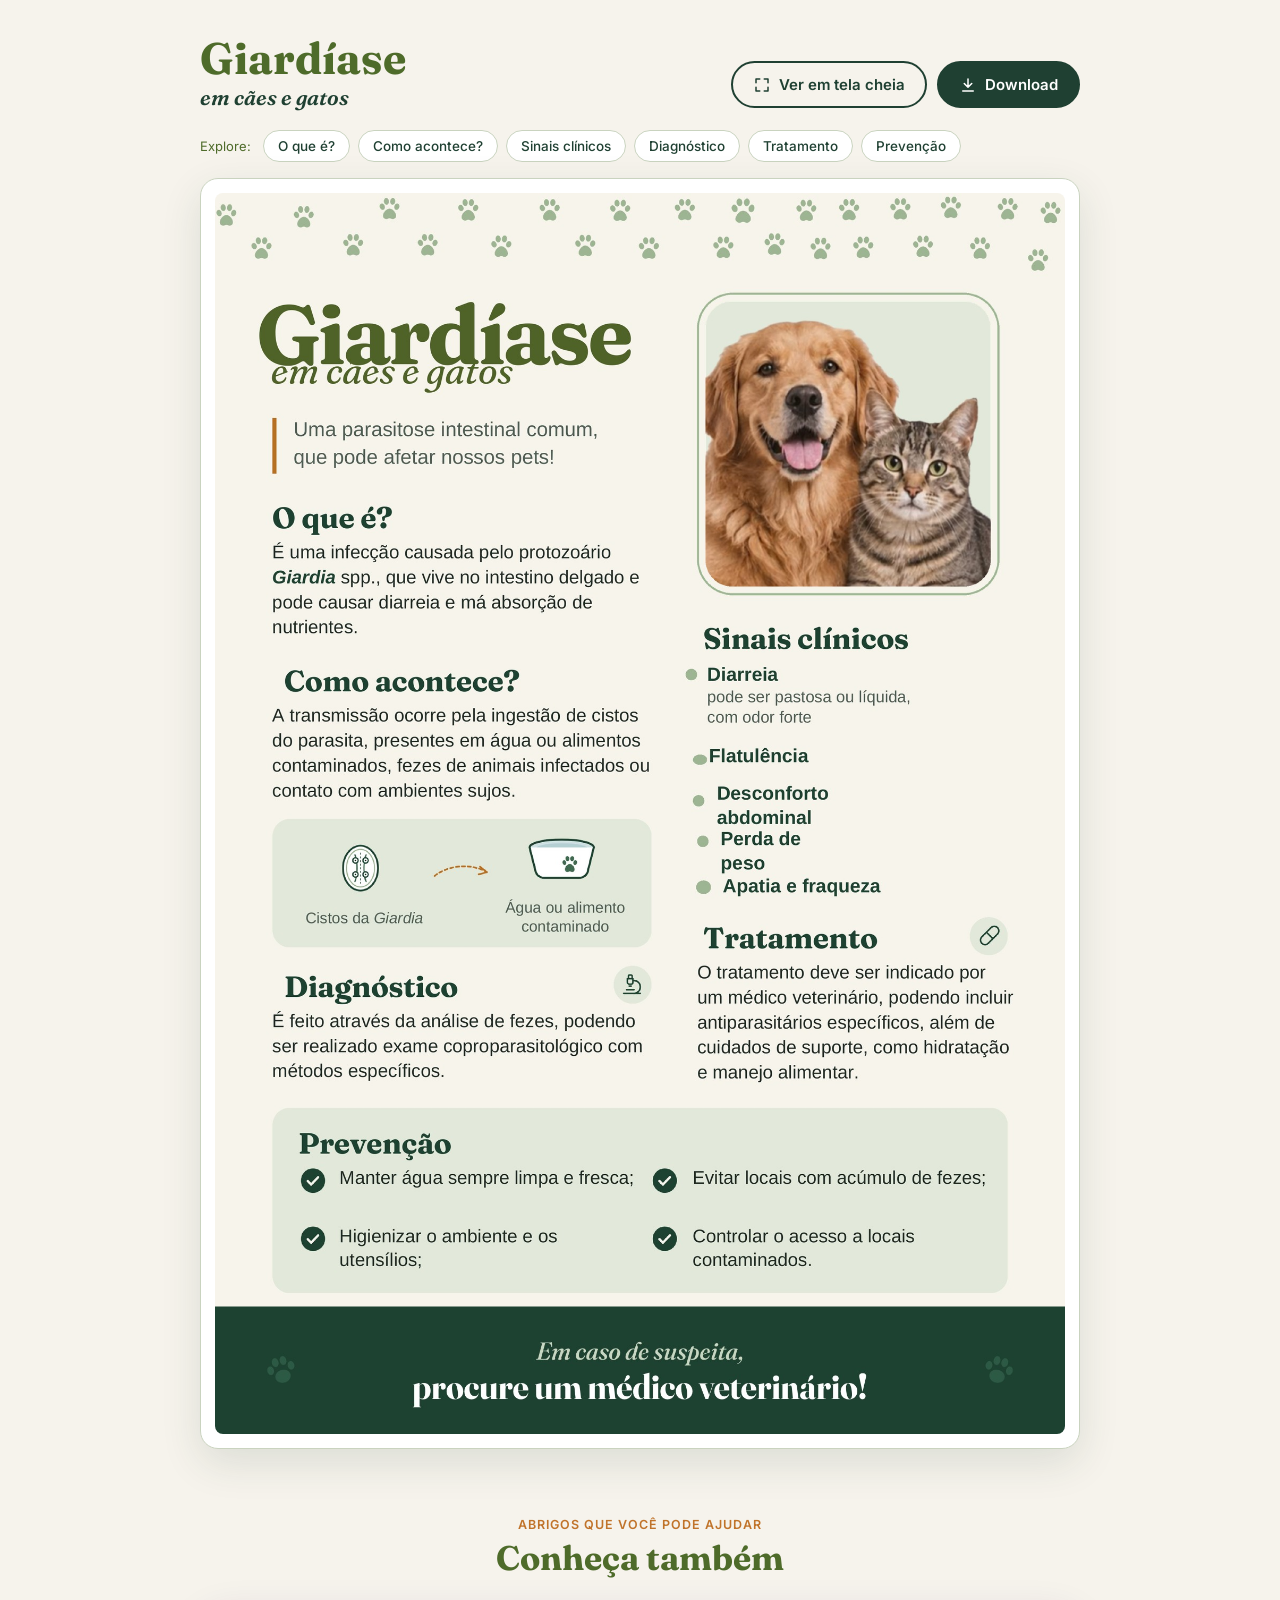
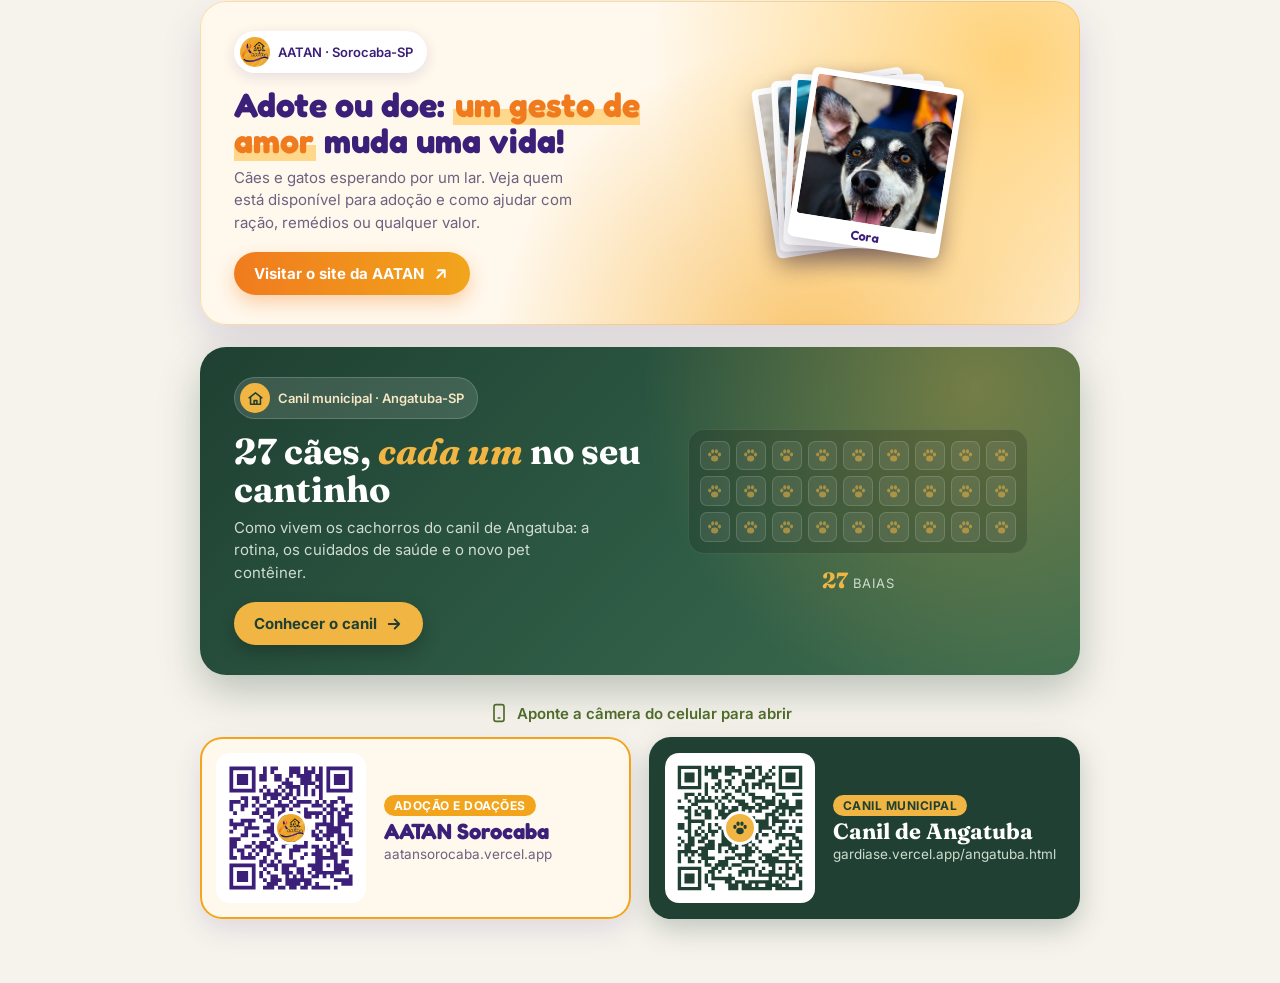
==== commit 38c00d5e: "QR codes da AATAN Sorocaba e do canil de Angatuba" ====
--- a/index.html
+++ b/index.html
@@ -111,6 +111,38 @@
         </div>
       </a>
     </div>
+
+    <!-- QR codes (para quem vê o site num telão ou em outra tela) -->
+    <div class="qr-row" data-reveal>
+      <p class="qr-hint">
+        <svg viewBox="0 0 24 24" fill="none" stroke="currentColor" stroke-width="2" stroke-linecap="round" stroke-linejoin="round"><rect x="6" y="2" width="12" height="20" rx="2.5"/><path d="M11 18h2"/></svg>
+        Aponte a câmera do celular para abrir
+      </p>
+      <div class="qr-cards">
+        <a class="qr-card qr-aatan" href="https://aatansorocaba.vercel.app/" target="_blank" rel="noopener">
+          <span class="qr-img">
+            <img src="img/qr/aatan.svg" alt="QR code do site da AATAN Sorocaba" width="370" height="370">
+            <img class="qr-logo" src="img/aatan/logo.jpg" alt="" width="60" height="60">
+          </span>
+          <span class="qr-txt">
+            <span class="qr-tag">Adoção e doações</span>
+            <b>AATAN Sorocaba</b>
+            <small>aatansorocaba.vercel.app</small>
+          </span>
+        </a>
+        <a class="qr-card qr-ang" href="angatuba.html">
+          <span class="qr-img">
+            <img src="img/qr/angatuba.svg" alt="QR code da página do canil municipal de Angatuba" width="410" height="410">
+            <span class="qr-logo qr-paw"><svg viewBox="0 0 24 24" fill="currentColor"><ellipse cx="12" cy="16" rx="5" ry="4.2"/><ellipse cx="5.2" cy="10.5" rx="2.2" ry="2.8"/><ellipse cx="9.4" cy="6.2" rx="2.2" ry="2.9"/><ellipse cx="14.6" cy="6.2" rx="2.2" ry="2.9"/><ellipse cx="18.8" cy="10.5" rx="2.2" ry="2.8"/></svg></span>
+          </span>
+          <span class="qr-txt">
+            <span class="qr-tag">Canil municipal</span>
+            <b>Canil de Angatuba</b>
+            <small>gardiase.vercel.app/angatuba.html</small>
+          </span>
+        </a>
+      </div>
+    </div>
   </section>
 
   <script>
--- a/style.css
+++ b/style.css
@@ -551,3 +551,66 @@
   [data-reveal] { translate: none; }
   .banner { transform: none; }
 }
+
+/* ---------- QR codes dos abrigos ---------- */
+.qr-row { margin-top: 28px; }
+.qr-hint {
+  display: flex; align-items: center; justify-content: center; gap: 8px;
+  margin: 0 0 14px;
+  font-size: 15px; font-weight: 600; color: var(--green);
+}
+.qr-hint svg { width: 20px; height: 20px; animation: qr-phone 2.4s ease-in-out infinite; }
+@keyframes qr-phone { 0%, 100% { transform: rotate(0); } 20% { transform: rotate(-12deg); } 40% { transform: rotate(10deg); } 60% { transform: rotate(0); } }
+
+.qr-cards { display: grid; grid-template-columns: 1fr 1fr; gap: 18px; }
+.qr-card {
+  display: flex; align-items: center; gap: 18px;
+  padding: 16px;
+  border-radius: 22px;
+  text-decoration: none;
+  transition: transform .25s ease, box-shadow .25s ease;
+}
+@media (hover: hover) { .qr-card:hover { transform: translateY(-4px); } }
+.qr-img {
+  position: relative; flex: none;
+  width: 150px; height: 150px;
+  padding: 6px;
+  border-radius: 14px;
+  background: #fff;
+}
+.qr-img > img:first-child { display: block; width: 100%; height: 100%; image-rendering: pixelated; }
+.qr-logo {
+  position: absolute; left: 50%; top: 50%;
+  width: 34px; height: 34px; margin: -17px 0 0 -17px;
+  border-radius: 50%;
+  border: 3px solid #fff;
+  object-fit: cover;
+}
+.qr-paw { display: grid; place-items: center; background: #f0b542; color: #1f4032; }
+.qr-paw svg { width: 18px; height: 18px; }
+
+.qr-txt { display: flex; flex-direction: column; gap: 3px; min-width: 0; }
+.qr-tag {
+  align-self: flex-start;
+  padding: 3px 10px; border-radius: 999px;
+  font-size: 12px; font-weight: 700; letter-spacing: .04em; text-transform: uppercase;
+}
+.qr-txt b { font-size: 22px; line-height: 1.1; }
+.qr-txt small { font-size: 13.5px; overflow-wrap: anywhere; }
+
+.qr-aatan { background: #fff8ec; box-shadow: 0 10px 28px rgba(59, 31, 120, .12), inset 0 0 0 2px #f2a51c; }
+.qr-aatan .qr-tag { background: #f2a51c; color: #fff; }
+.qr-aatan b { font-family: Fredoka, Inter, sans-serif; color: #3b1f78; }
+.qr-aatan small { color: #6d6280; }
+
+.qr-ang { background: #1f4032; box-shadow: 0 10px 28px rgba(31, 64, 50, .25); }
+.qr-ang .qr-tag { background: #f0b542; color: #1f4032; }
+.qr-ang b { font-family: Fraunces, Georgia, serif; color: #fff; }
+.qr-ang small { color: #cfdccf; }
+
+@media (max-width: 720px) {
+  .qr-cards { grid-template-columns: 1fr; }
+  .qr-img { width: 120px; height: 120px; }
+  .qr-txt b { font-size: 20px; }
+  .qr-txt small { font-size: 12.5px; }
+}
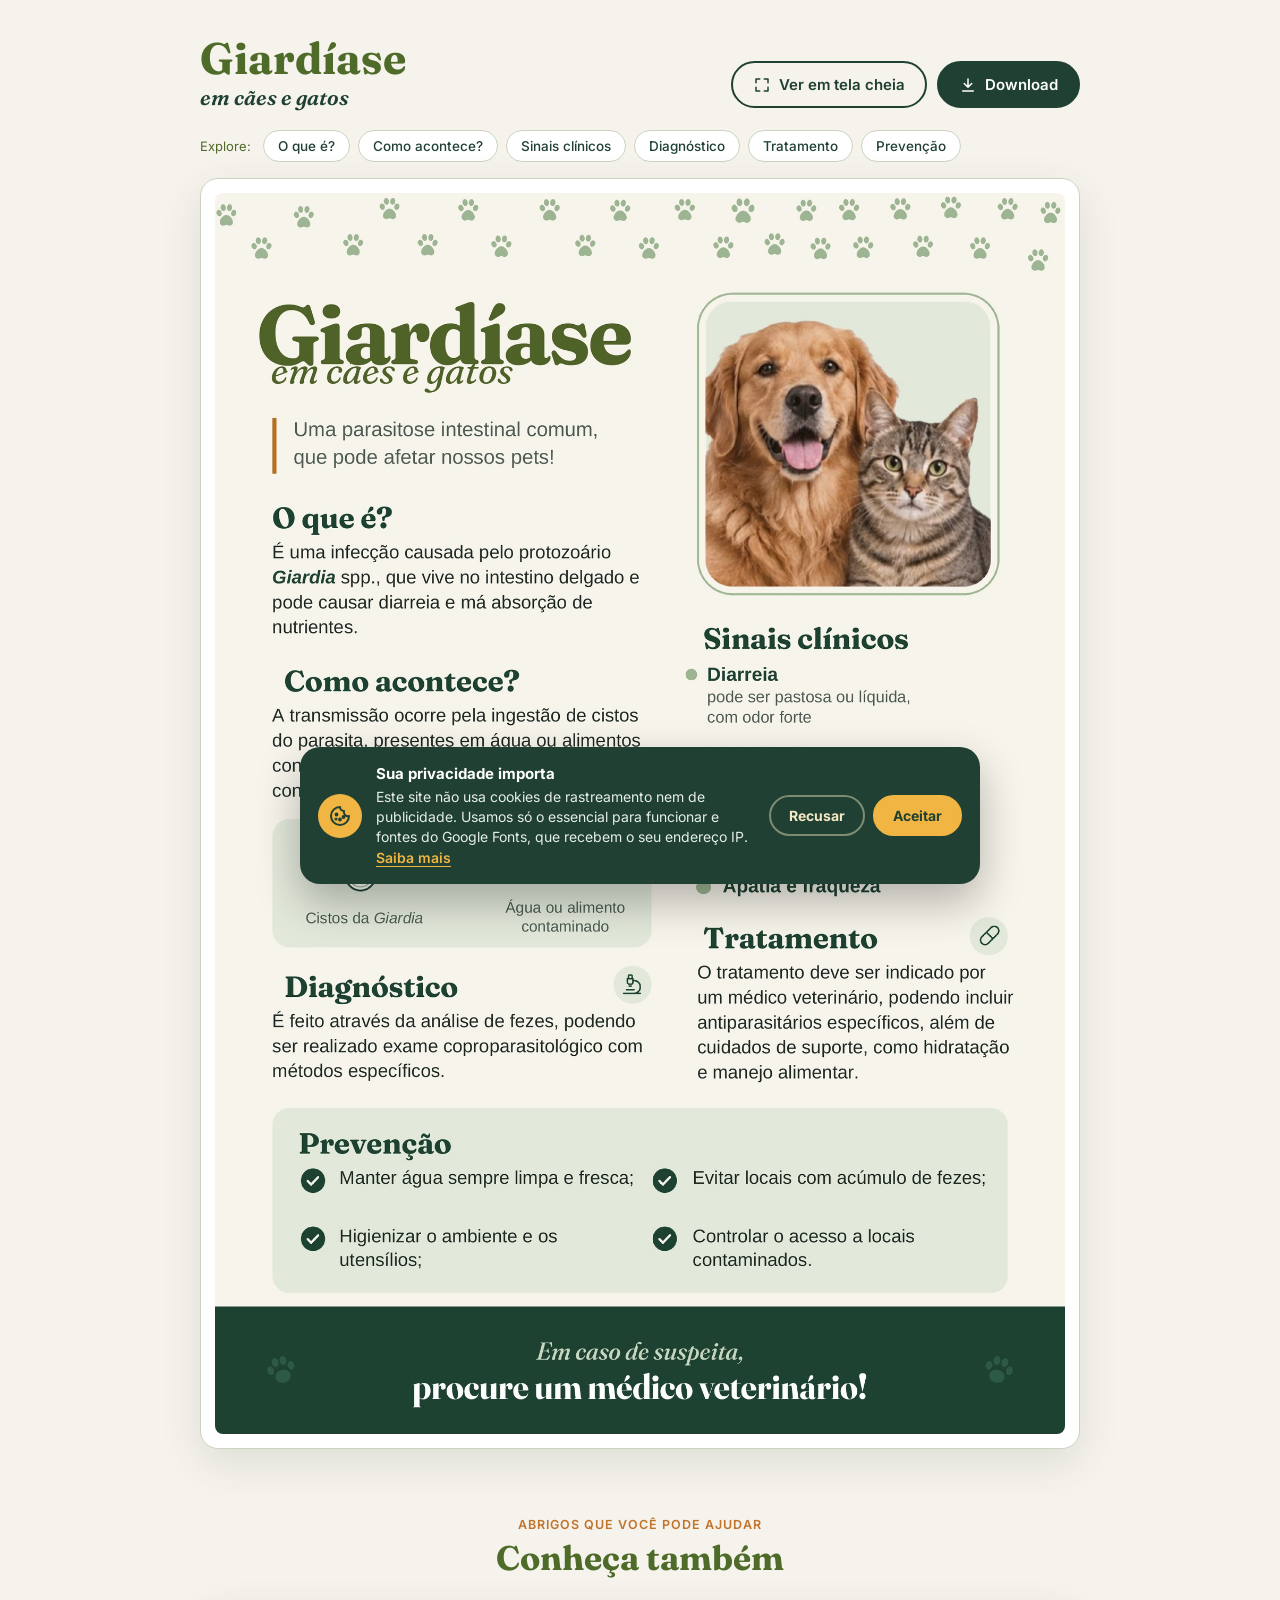
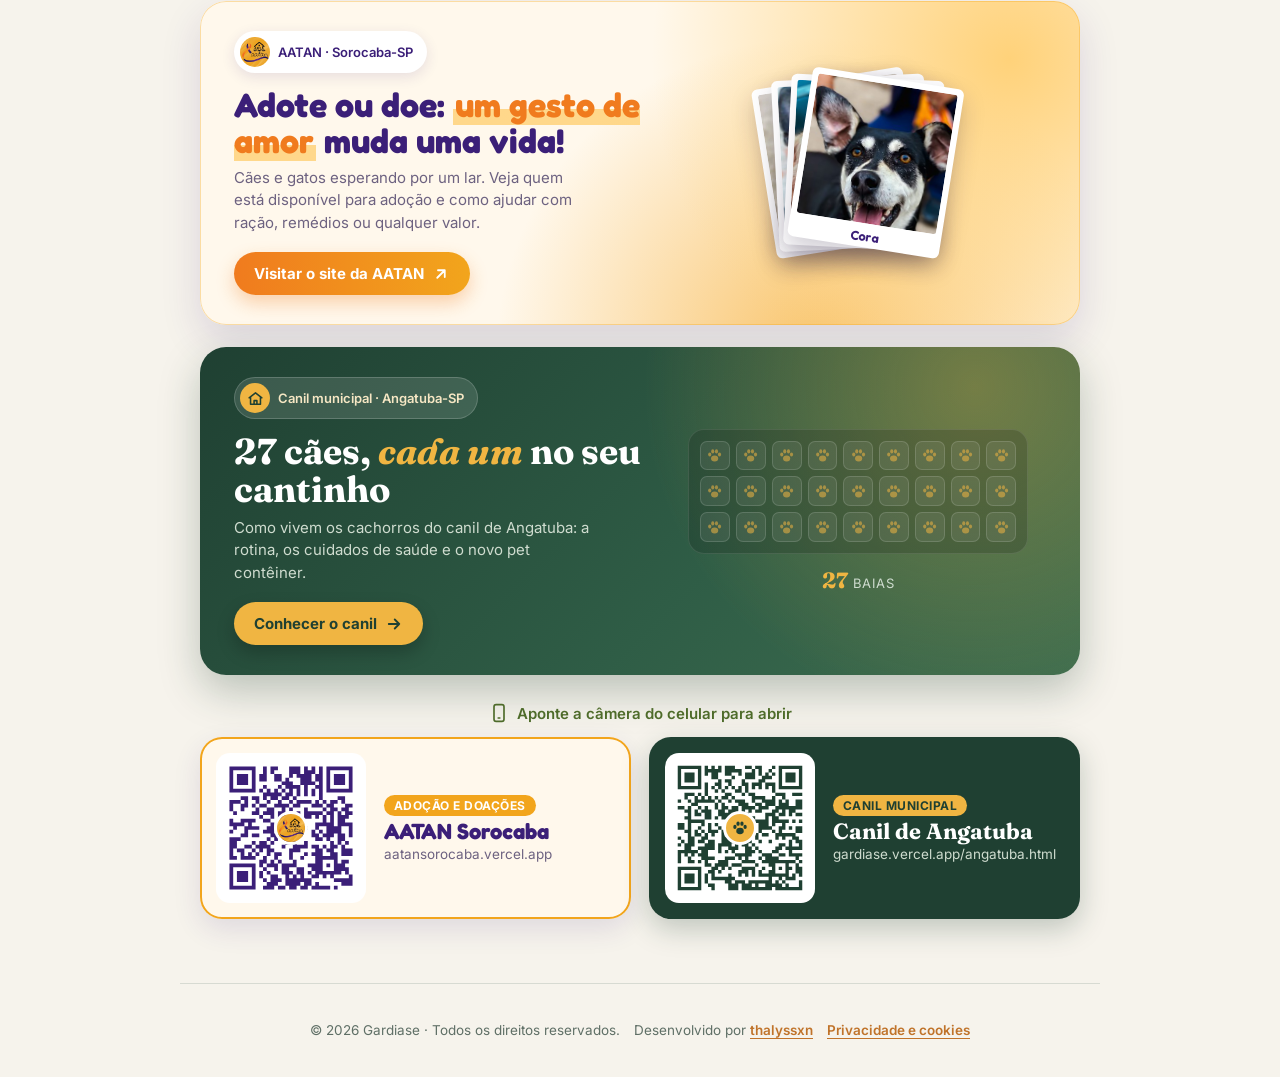
==== commit 706415e3: "Aviso de cookies (LGPD) e rodapé com créditos e direitos reservados" ====
--- a/index.html
+++ b/index.html
@@ -8,10 +8,24 @@
   <title>Giardíase em cães e gatos</title>
   <meta name="description" content="Folheto informativo sobre giardíase em cães e gatos: o que é, transmissão, diagnóstico, sinais clínicos, tratamento e prevenção.">
   <link rel="icon" href="data:image/svg+xml,<svg xmlns='http://www.w3.org/2000/svg' viewBox='0 0 100 100'><text y='.9em' font-size='90'>🐾</text></svg>">
-  <link rel="preconnect" href="https://fonts.googleapis.com">
-  <link rel="preconnect" href="https://fonts.gstatic.com" crossorigin>
-  <link href="https://fonts.googleapis.com/css2?family=Fraunces:ital,opsz,wght@0,9..144,700;1,9..144,600&family=Inter:wght@400;500;600&display=swap" rel="stylesheet">
-  <link href="https://fonts.googleapis.com/css2?family=Fredoka:wght@600;700&display=swap" rel="stylesheet">
+  <!-- Fontes do Google: só carregam se a pessoa não tiver recusado no aviso de cookies (LGPD) -->
+  <script>
+    (function () {
+      var recusou = false;
+      try { recusou = localStorage.getItem('gardiase-cookies') === 'recusado'; } catch (e) {}
+      var fontes = window.__gfonts = [
+      'https://fonts.googleapis.com/css2?family=Fraunces:ital,opsz,wght@0,9..144,700;1,9..144,600&family=Inter:wght@400;500;600&display=swap',
+      'https://fonts.googleapis.com/css2?family=Fredoka:wght@600;700&display=swap'
+      ];
+      if (recusou) return;
+      fontes.forEach(function (href) {
+        var l = document.createElement('link');
+        l.rel = 'stylesheet'; l.href = href; l.setAttribute('data-gfont', '');
+        document.head.appendChild(l);
+      });
+    })();
+  </script>
+  <link rel="stylesheet" href="lgpd.css">
   <link rel="stylesheet" href="style.css">
 </head>
 <body>
@@ -144,6 +158,14 @@
       </div>
     </div>
   </section>
+
+  <footer class="site-footer">
+    <p class="credits">
+      <span>© <span data-year>2026</span> Gardiase · Todos os direitos reservados.</span>
+      <span>Desenvolvido por <a href="https://github.com/thalyssxn" target="_blank" rel="noopener">thalyssxn</a></span>
+      <button class="lgpd-open" type="button">Privacidade e cookies</button>
+    </p>
+  </footer>
 
   <script>
     const reduceMotion = matchMedia('(prefers-reduced-motion: reduce)').matches;
@@ -329,5 +351,6 @@
     });
 
   </script>
+  <script src="lgpd.js"></script>
 </body>
 </html>
--- a/lgpd.css
+++ b/lgpd.css
@@ -0,0 +1,165 @@
+/* ===== Aviso de cookies (LGPD) e créditos do rodapé — usado em todas as páginas ===== */
+
+/* ---------- Rodapé ---------- */
+.site-footer {
+  max-width: 920px;
+  margin: 0 auto;
+  padding: 22px 20px calc(36px + env(safe-area-inset-bottom));
+  border-top: 1px solid rgba(31, 64, 50, .14);
+}
+.credits {
+  display: flex; flex-wrap: wrap; align-items: center; justify-content: center;
+  gap: 6px 14px;
+  margin: 14px 0 0;
+  font: 400 13.5px/1.5 Inter, system-ui, sans-serif;
+  color: #5f6f66;
+  text-align: center;
+}
+.credits a, .lgpd-open {
+  color: #c0732a;
+  font-weight: 600;
+  text-decoration: underline;
+  text-underline-offset: 3px;
+}
+.lgpd-open {
+  border: none; background: none; padding: 0;
+  font: inherit; font-weight: 600;
+  cursor: pointer;
+}
+.credits a:hover, .lgpd-open:hover { color: #1f4032; }
+
+/* ---------- Aviso (banner) ---------- */
+.lgpd-banner {
+  position: fixed;
+  left: 50%;
+  bottom: calc(16px + env(safe-area-inset-bottom));
+  z-index: 300;
+  width: min(680px, calc(100% - 24px));
+  display: grid;
+  grid-template-columns: auto 1fr auto;
+  align-items: center;
+  gap: 14px;
+  padding: 16px 18px;
+  border-radius: 20px;
+  background: #1f4032;
+  color: #e6efe6;
+  font: 400 14px/1.45 Inter, system-ui, sans-serif;
+  box-shadow: 0 18px 44px rgba(0, 0, 0, .28);
+  opacity: 0;
+  transform: translate(-50%, 30px);
+  transition: opacity .4s ease, transform .45s cubic-bezier(.2, .8, .2, 1);
+}
+.lgpd-banner.show { opacity: 1; transform: translate(-50%, 0); }
+.lgpd-banner[hidden] { display: none; }
+.lgpd-text b { display: block; color: #fff; font-size: 15px; margin-bottom: 2px; }
+.lgpd-text p { margin: 0; }
+
+.lgpd-ico {
+  display: grid; place-items: center;
+  width: 44px; height: 44px;
+  border-radius: 50%;
+  background: #f0b542;
+  color: #1f4032;
+  animation: lgpd-wobble 3s ease-in-out infinite;
+}
+.lgpd-ico svg { width: 24px; height: 24px; }
+@keyframes lgpd-wobble { 0%, 70%, 100% { transform: rotate(0); } 80% { transform: rotate(-14deg); } 90% { transform: rotate(10deg); } }
+
+.lgpd-link {
+  border: none; background: none; padding: 0;
+  color: #f0b542; font: inherit; font-weight: 600;
+  text-decoration: underline; text-underline-offset: 3px;
+  cursor: pointer;
+}
+
+.lgpd-btns { display: flex; gap: 8px; }
+.lgpd-btn {
+  padding: 10px 18px;
+  border-radius: 999px;
+  border: 2px solid #f0b542;
+  font: 700 14px Inter, system-ui, sans-serif;
+  cursor: pointer;
+  white-space: nowrap;
+  transition: transform .15s ease, background .2s, color .2s;
+}
+.lgpd-btn:hover { transform: translateY(-2px); }
+.lgpd-btn:active { transform: scale(.97); }
+.lgpd-btn.solid { background: #f0b542; color: #1f4032; }
+.lgpd-btn.ghost { background: transparent; color: #f6e7c4; border-color: rgba(246, 231, 196, .45); }
+.lgpd-btn.ghost:hover { border-color: #f6e7c4; }
+.lgpd-btn:focus-visible, .lgpd-link:focus-visible, .lgpd-open:focus-visible, .lgpd-x:focus-visible {
+  outline: 3px solid #f0b542; outline-offset: 2px;
+}
+
+/* ---------- Janela "Saiba mais" ---------- */
+.lgpd-modal {
+  width: min(560px, calc(100% - 24px));
+  max-height: calc(100vh - 32px);
+  max-height: calc(100dvh - 32px);
+  overflow-y: auto;
+  overscroll-behavior: contain;
+  padding: 0;
+  border: none;
+  border-radius: 24px;
+  background: #fffdf8;
+  color: #1f3329;
+  font: 400 14.5px/1.55 Inter, system-ui, sans-serif;
+  box-shadow: 0 24px 60px rgba(0, 0, 0, .3);
+}
+.lgpd-modal::backdrop { background: rgba(18, 34, 27, .55); backdrop-filter: blur(3px); }
+.lgpd-modal[open] { animation: lgpd-in .35s cubic-bezier(.2, .8, .2, 1); }
+@keyframes lgpd-in { from { opacity: 0; transform: translateY(20px) scale(.97); } }
+.lgpd-modal-in { position: relative; padding: 22px 24px 20px; }
+.lgpd-modal h2 {
+  margin: 12px 0 6px;
+  font: 700 26px/1.1 Fraunces, Georgia, serif;
+  color: #1f4032;
+}
+.lgpd-sub { margin: 0 0 12px; color: #5f6f66; }
+.lgpd-modal ul { margin: 0 0 12px; padding: 0; list-style: none; display: grid; gap: 6px; }
+.lgpd-modal li {
+  position: relative;
+  padding: 8px 12px 8px 32px;
+  font-size: 14px;
+  border-radius: 12px;
+  background: #f4eee2;
+}
+.lgpd-modal li::before {
+  content: "";
+  position: absolute; left: 13px; top: 15px;
+  width: 9px; height: 9px; border-radius: 50%;
+  background: #7a9a5a;
+}
+.lgpd-modal li b { color: #1f4032; }
+.lgpd-modal a { color: #c0732a; font-weight: 600; }
+.lgpd-status { margin: 0 0 14px; font-size: 13px; font-weight: 600; color: #c0732a; }
+.lgpd-modal .lgpd-btns {
+  position: sticky; bottom: -20px;
+  justify-content: flex-end;
+  margin: 0 -24px -20px; padding: 12px 24px 20px;
+  background: linear-gradient(rgba(255, 253, 248, 0), #fffdf8 30%);
+}
+.lgpd-modal .lgpd-btn.ghost { color: #1f4032; border-color: #c9d3bf; }
+.lgpd-modal .lgpd-btn.ghost:hover { border-color: #1f4032; }
+.lgpd-x {
+  position: absolute; top: 14px; right: 14px;
+  width: 36px; height: 36px;
+  border: none; border-radius: 50%;
+  background: #f4eee2; color: #1f4032;
+  font-size: 15px; cursor: pointer;
+}
+.lgpd-x:hover { background: #e9e0cf; }
+
+@media (max-width: 640px) {
+  .lgpd-banner { grid-template-columns: auto 1fr; padding: 14px; gap: 10px 12px; }
+  .lgpd-banner .lgpd-btns { grid-column: 1 / -1; }
+  .lgpd-banner .lgpd-btn { flex: 1; }
+  .lgpd-ico { width: 38px; height: 38px; }
+  .lgpd-modal-in { padding: 20px 18px 18px; }
+  .lgpd-modal .lgpd-btns { margin: 0 -18px -18px; padding: 12px 18px 18px; bottom: -18px; }
+  .lgpd-modal .lgpd-btn { flex: 1; }
+}
+@media (prefers-reduced-motion: reduce) {
+  .lgpd-ico { animation: none; }
+  .lgpd-banner { transition: opacity .3s ease; }
+}
